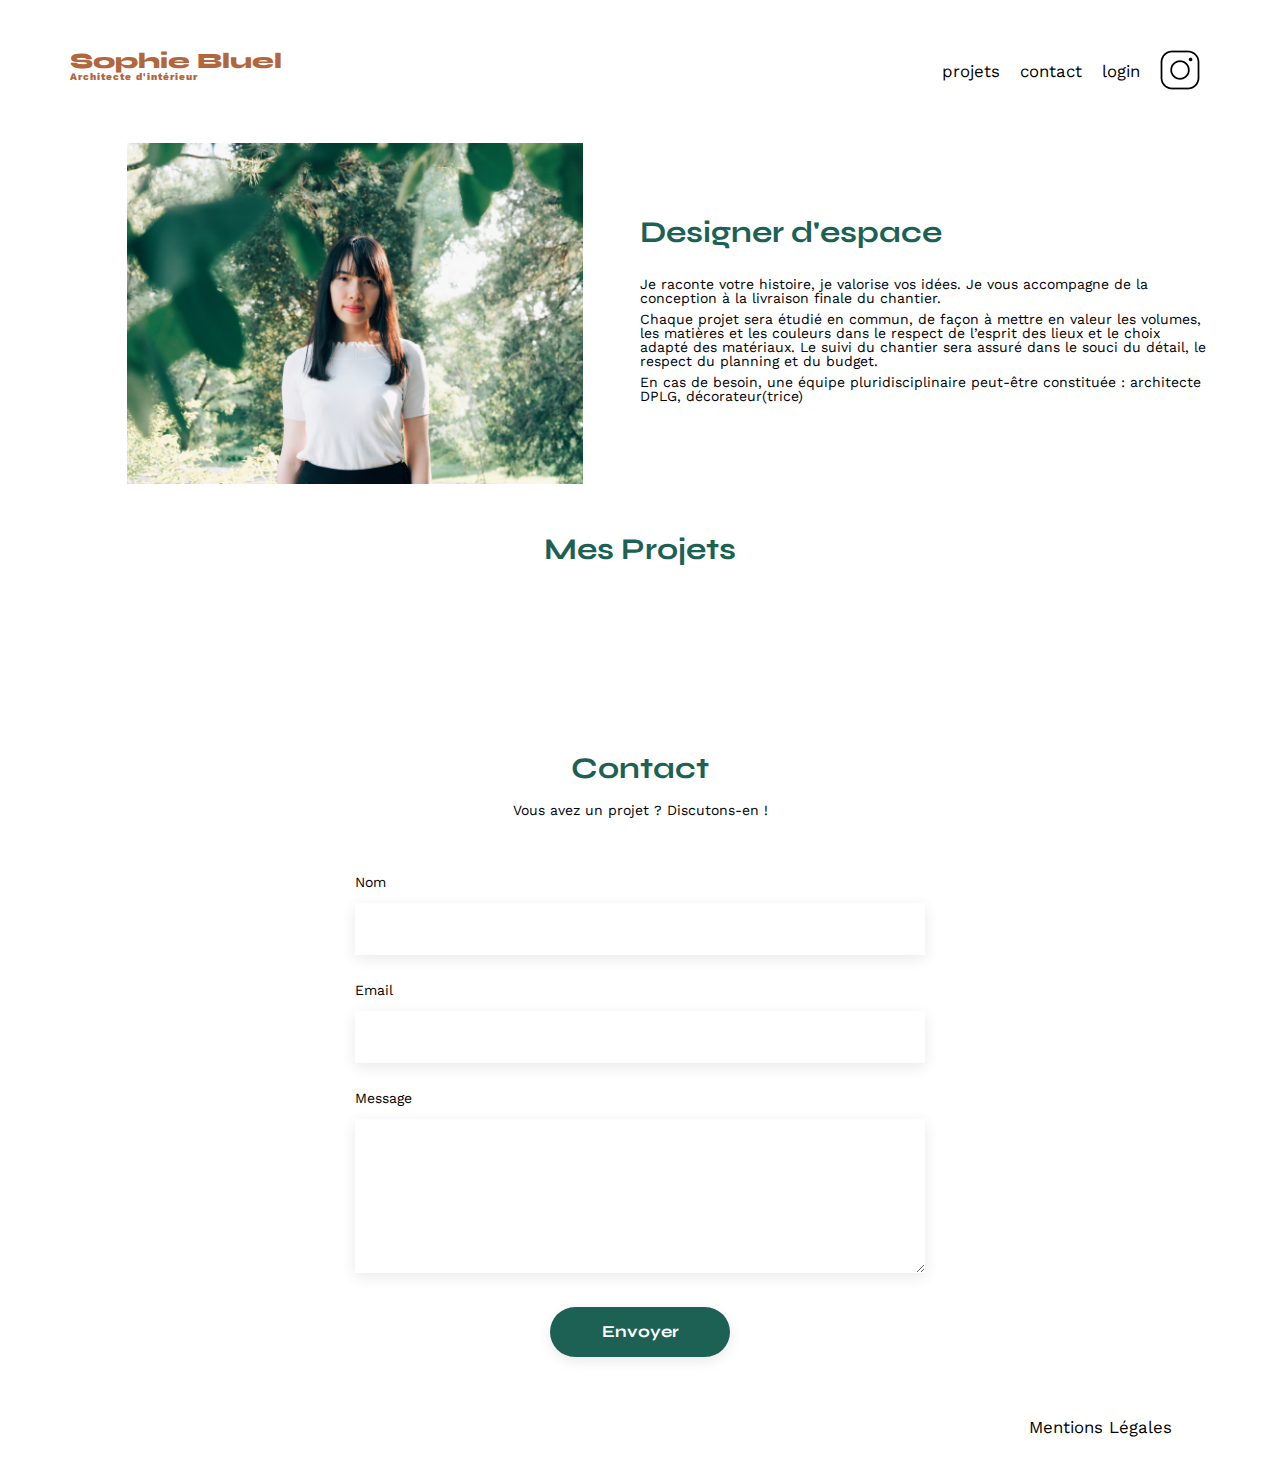
==== FrontEnd/index.html @ 3d18a2ec "Works & filters done" ====
<!DOCTYPE html>
<html lang="fr">
<head>
	<meta charset="UTF-8">
	<title>Sophie Bluel - Architecte d'intérieur</title>
	<meta name="viewport" content="width=device-width, initial-scale=1.0">
	<link rel="preconnect" href="https://fonts.googleapis.com">
	<link rel="preconnect" href="https://fonts.gstatic.com" crossorigin>
	<link href="https://fonts.googleapis.com/css2?family=Syne:wght@700;800&family=Work+Sans&display=swap" rel="stylesheet">
	<meta name="description" content="">
	<link rel="stylesheet" href="./assets/style.css">
</head>
<body>
<header>
	<h1>Sophie Bluel <span>Architecte d'intérieur</span></h1>
	<nav>
		<ul>
			<li>projets</li>
			<li>contact</li>
			<li>login</li>
			<li><img src="./assets/icons/instagram.png" alt="Instagram"></li>
		</ul>
	</nav>
</header>
<main>
	<section id="introduction">
		<figure>
			<img src="./assets/images/sophie-bluel.png" alt="">
		</figure>
		<article>
			<h2>Designer d'espace</h2>
			<p>Je raconte votre histoire, je valorise vos idées. Je vous accompagne de la conception à la livraison finale du chantier.</p>
			<p>Chaque projet sera étudié en commun, de façon à mettre en valeur les volumes, les matières et les couleurs dans le respect de l’esprit des lieux et le choix adapté des matériaux. Le suivi du chantier sera assuré dans le souci du détail, le respect du planning et du budget.</p>
			<p>En cas de besoin, une équipe pluridisciplinaire peut-être constituée : architecte DPLG, décorateur(trice)</p>
		</article>
	</section>
	<section id="portfolio">
		<h2>Mes Projets</h2>
		<div class="filtres" id="filtres"></div>
		<div class="gallery" id="gallery">
			<!-- See function add_works -->
		</div>
	</section>
	<section id="contact">
		<h2>Contact</h2>
		<p>Vous avez un projet ? Discutons-en !</p>
		<form action="#" method="post">
			<label for="name">Nom</label>
			<input type="text" name="name" id="name">
			<label for="email">Email</label>
			<input type="email" name="email" id="email">
			<label for="message">Message</label>
			<textarea name="message" id="message" cols="30" rows="10"></textarea>
			<input type="submit" value="Envoyer">
		</form>
	</section>
</main>

<footer>
	<nav>
		<ul>
			<li>Mentions Légales</li>
		</ul>
	</nav>
</footer>
<script src="./assets/script.js"></script>
</body>
</html>
---- FrontEnd/assets/style.css ----
/* http://meyerweb.com/eric/tools/css/reset/
   v2.0 | 20110126
   License: none (public domain)
*/

html, body, div, span, applet, object, iframe,
h1, h2, h3, h4, h5, h6, p, blockquote, pre,
a, abbr, acronym, address, big, cite, code,
del, dfn, em, img, ins, kbd, q, s, samp,
small, strike, strong, sub, sup, tt, var,
b, u, i, center,
dl, dt, dd, ol, ul, li,
fieldset, form, label, legend,
table, caption, tbody, tfoot, thead, tr, th, td,
article, aside, canvas, details, embed,
figure, figcaption, footer, header, hgroup,
menu, nav, output, ruby, section, summary,
time, mark, audio, video {
	margin: 0;
	padding: 0;
	border: 0;
	font-size: 100%;
	font: inherit;
	vertical-align: baseline;
}
/* HTML5 display-role reset for older browsers */
article, aside, details, figcaption, figure,
footer, header, hgroup, menu, nav, section {
	display: block;
}
body {
	line-height: 1;
}
ol, ul {
	list-style: none;
}
blockquote, q {
	quotes: none;
}
blockquote:before, blockquote:after,
q:before, q:after {
	content: '';
	content: none;
}
table {
	border-collapse: collapse;
	border-spacing: 0;
}
/** end reset css**/
body {
	max-width: 1140px;
	margin:auto;
	font-family: 'Work Sans' ;
	font-size: 14px;
}
header {
	display: flex;
	justify-content: space-between;
	margin: 50px 0
}
section {
	margin: 50px 0
}

h1{
	display: flex;
	flex-direction: column;
	font-family: 'Syne';
	font-size: 22px;
	font-weight: 800;
	color: #B1663C
}

h1 > span {
	font-family: 'Work Sans';
	font-size:10px;
	letter-spacing: 0.1em;
;
}

h2{
	font-family: 'Syne';
	font-weight: 700;
	font-size: 30px;
	color: #1D6154
}
nav ul {
	display: flex;
	align-items: center;
	list-style-type: none;

}
nav li {
	padding: 0 10px;
	font-size: 1.2em;
}

li:hover {
	color: #B1663C;
}
#introduction {
	display: flex;
	align-items: center;
}
#introduction figure {
	flex: 1
}
#introduction img {
	display: block;
	margin: auto;
	width: 80%;
}

#introduction article {
	flex: 1
}
#introduction h2 {
	margin-bottom: 1em;
}

#introduction p {
	margin-bottom: 0.5em;
}
#portfolio h2 {
	text-align: center;
	margin-bottom: 1em;
}
.gallery {
	width: 100%;
	display: grid;
	grid-template-columns: 1fr 1fr 1fr;
	grid-column-gap: 20px;
	grid-row-gap: 20px;
}

.gallery img {
	width: 100%;

}
#contact {
	width: 50%;
margin: auto;
}
#contact > * {
	text-align: center;

}
#contact h2{
	margin-bottom: 20px;
}
#contact form {
	text-align: left;
	margin-top:30px;
	display: flex;
	flex-direction: column;
}

#contact input {
	height: 50px;
	font-size: 1.2em;
	border: none;
	box-shadow: 0px 4px 14px rgba(0, 0, 0, 0.09);
}
#contact label {
	margin: 2em 0 1em 0;
}
#contact textarea {
	border: none;
	box-shadow: 0px 4px 14px rgba(0, 0, 0, 0.09);
}

input[type="submit"]{
	font-family: 'Syne';
	font-weight: 700;
	color: white;
	background-color: #1D6154;
	margin : 2em auto ;
	width: 180px;
	text-align: center;
	border-radius: 60px ;
}

footer nav ul {
	display: flex;
	justify-content: flex-end;
	margin: 2em
}

.filtres {
	display: flex;
	width: 585px;
    height: 38px;
	margin: 51px 29.7% 50px 29.7%;
	gap: 10px;
}

.filtres > button {
	font-family: 'Syne';
	font-style: normal;
	font-weight: 700;
	font-size: 16px;
	line-height: 19px;
	text-align: center;
	box-sizing: border-box;
	border: 1px solid #1D6154;
    border-radius: 60px;
	background-color: #FFFFFF;
	color: #1D6154;
	height: 37px;
	min-width: 100px;
	max-width: 198px;
}

.filtres > button > p {
	padding: 0px 5px 0px 5px;
}

.filtres > button.filtres-active {
	background-color: #1D6154;
	color: white;
}

.gallery >.figure-hide {
	display: none;
}
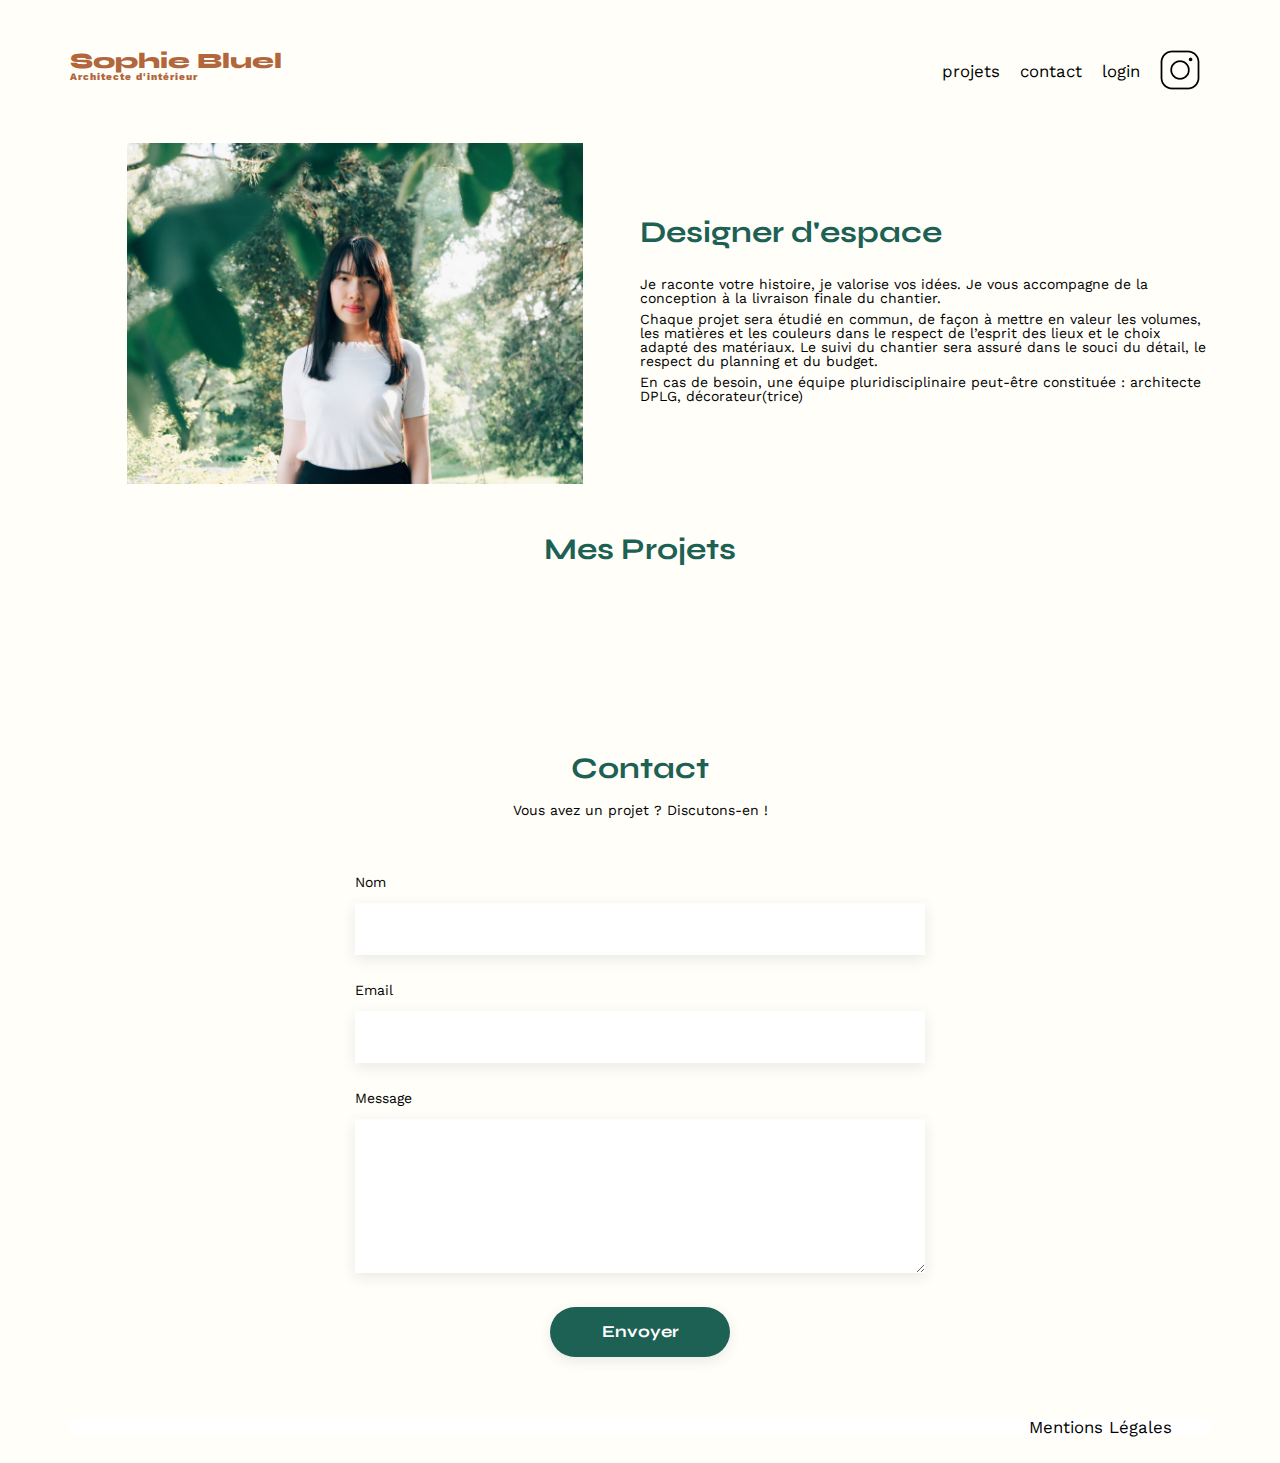
==== commit fa5520c4: "Login done" ====
--- a/FrontEnd/index.html
+++ b/FrontEnd/index.html
@@ -17,7 +17,7 @@
 		<ul>
 			<li>projets</li>
 			<li>contact</li>
-			<li>login</li>
+			<li><a href="./login.html">login</a></li>
 			<li><img src="./assets/icons/instagram.png" alt="Instagram"></li>
 		</ul>
 	</nav>
--- a/FrontEnd/assets/style.css
+++ b/FrontEnd/assets/style.css
@@ -52,6 +52,7 @@
 	margin:auto;
 	font-family: 'Work Sans' ;
 	font-size: 14px;
+	background-color: #FFFEF8;
 }
 header {
 	display: flex;
@@ -180,11 +181,17 @@
 	border-radius: 60px ;
 }
 
+footer {
+	background-color: #FFFFFF;
+}
+
 footer nav ul {
 	display: flex;
 	justify-content: flex-end;
 	margin: 2em
 }
+
+/* my added style */
 
 .filtres {
 	display: flex;
@@ -204,7 +211,7 @@
 	box-sizing: border-box;
 	border: 1px solid #1D6154;
     border-radius: 60px;
-	background-color: #FFFFFF;
+	background-color: #FFFEF8;
 	color: #1D6154;
 	height: 37px;
 	min-width: 100px;
@@ -222,4 +229,60 @@
 
 .gallery >.figure-hide {
 	display: none;
+}
+
+#login {
+	display: flex;
+	flex-direction: column;
+	max-width: 379px;
+    margin: auto;
+}
+#login > * {
+	text-align: center;
+
+}
+#login h2{
+	margin-bottom: 20px;
+}
+#login form {
+	text-align: left;
+	margin-top:30px;
+	display: flex;
+	flex-direction: column;
+}
+
+#login input {
+	height: 50px;
+	font-size: 1.2em;
+	border: none;
+	box-shadow: 0px 4px 14px rgba(0, 0, 0, 0.09);
+}
+#login label {
+	margin: 2em 0 1em 0;
+}
+#login textarea {
+	border: none;
+	box-shadow: 0px 4px 14px rgba(0, 0, 0, 0.09);
+}
+
+#login a {
+	margin: 2em auto;
+	margin-top: -10px;
+	margin-bottom: 335px;
+}
+
+#login #submit-button {
+	width: 179px;
+	height: 51px;
+	font-size: 14px;
+}
+ 
+nav li > a {
+	color: black;
+	text-decoration: none;
+}
+
+nav li > a:visited {
+	color: black;
+	text-decoration: none;
 }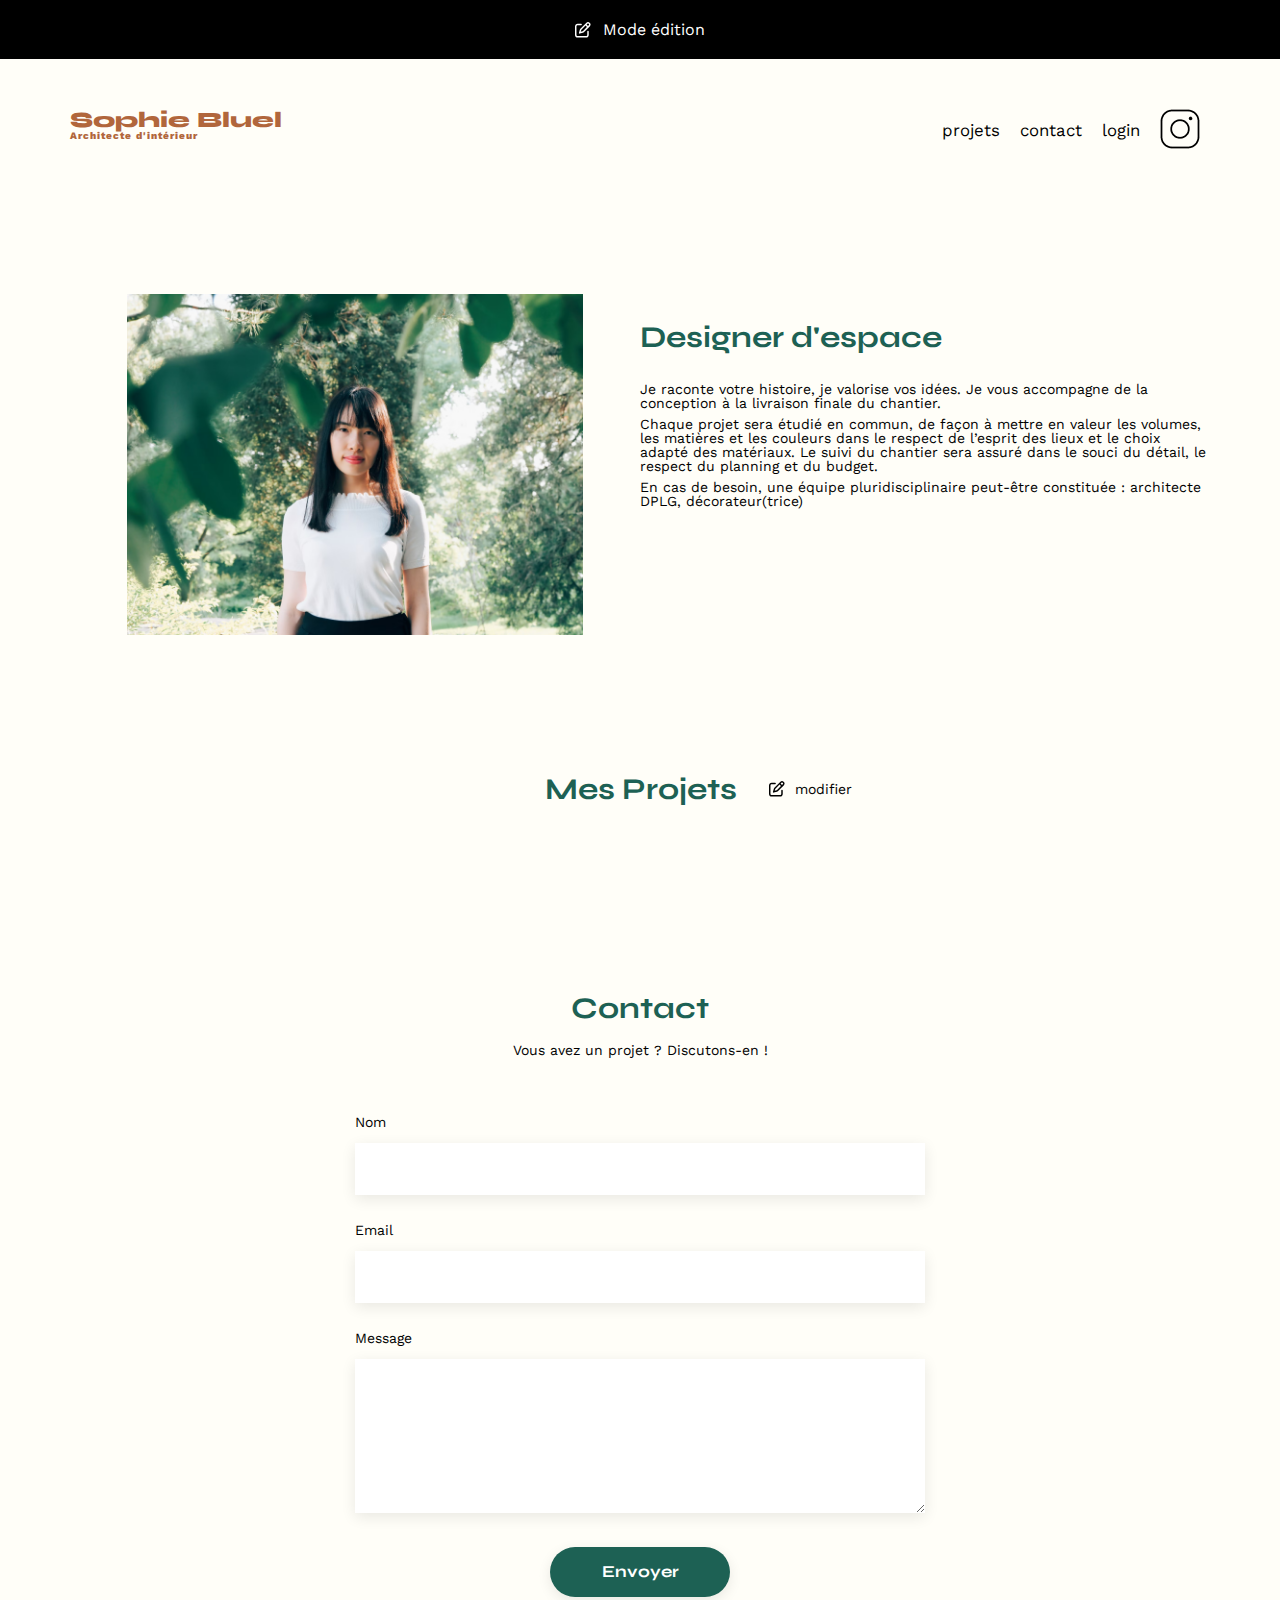
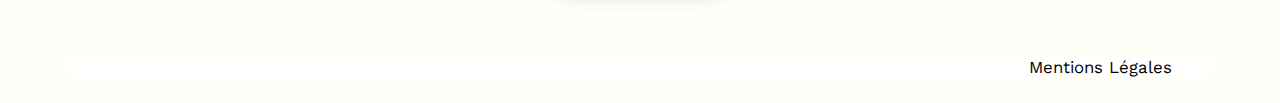
==== commit a0ae7f9c: "modale upload img failing" ====
--- a/FrontEnd/index.html
+++ b/FrontEnd/index.html
@@ -9,8 +9,13 @@
 	<link href="https://fonts.googleapis.com/css2?family=Syne:wght@700;800&family=Work+Sans&display=swap" rel="stylesheet">
 	<meta name="description" content="">
 	<link rel="stylesheet" href="./assets/style.css">
+	<script src="./assets/script.js"></script>
 </head>
 <body>
+	<div id="blackbar">
+		<img src="./assets/icons/edit.svg" alt="edit">
+		<h3>Mode édition</h3>
+	</div>
 <header>
 	<h1>Sophie Bluel <span>Architecte d'intérieur</span></h1>
 	<nav>
@@ -35,7 +40,11 @@
 		</article>
 	</section>
 	<section id="portfolio">
-		<h2>Mes Projets</h2>
+		<div class="mes_projets">
+			<h2>Mes Projets</h2>
+			<img src="./assets/icons/edit.svg" alt="edit">
+			<a href="#" id="edit_button">modifier</a>
+	    </div>
 		<div class="filtres" id="filtres"></div>
 		<div class="gallery" id="gallery">
 			<!-- See function add_works -->
@@ -63,6 +72,5 @@
 		</ul>
 	</nav>
 </footer>
-<script src="./assets/script.js"></script>
 </body>
 </html>
--- a/FrontEnd/assets/style.css
+++ b/FrontEnd/assets/style.css
@@ -104,7 +104,8 @@
 	align-items: center;
 }
 #introduction figure {
-	flex: 1
+	flex: 1;
+	margin-top: 92px;
 }
 #introduction img {
 	display: block;
@@ -124,7 +125,6 @@
 }
 #portfolio h2 {
 	text-align: center;
-	margin-bottom: 1em;
 }
 .gallery {
 	width: 100%;
@@ -227,7 +227,7 @@
 	color: white;
 }
 
-.gallery >.figure-hide {
+.gallery > .figure-hide {
 	display: none;
 }
 
@@ -285,4 +285,180 @@
 nav li > a:visited {
 	color: black;
 	text-decoration: none;
+}
+
+.show {
+	display: flex;
+	text-decoration: none;
+}
+
+#modale_wrapper {
+	display: flex;
+	position: absolute;
+	z-index: 3;
+	width: 630px;
+    height: 688px;
+	background: #FFFFFF;
+	border-radius: 10px;
+	align-content: center;
+	top: 18%;
+    right: 25%;
+	flex-direction: column;
+}
+
+#modale_title {
+	font-family: 'Work Sans';
+	font-style: normal;
+	font-weight: 400;
+	font-size: 26px;
+	line-height: 30px;
+	text-align: center;
+	color: #000000;
+	padding-top: 60px;
+	padding-bottom: 46px;
+}
+
+#modale_gallery {
+	display: flex;
+	row-gap: 29px;
+	column-gap: 9px;
+	flex-direction: row;
+	flex-wrap: wrap;
+	padding-right: 101px;
+	padding-left: 101px;
+}
+
+#modale_gallery > figure {
+	display: block;
+	width: 78.12px;
+    height: 104.08px;
+}
+
+#modale_gallery > figure > img {
+	height: inherit;
+	width: inherit;
+}
+
+#gallery > .hide {
+	display: none;
+}
+
+#modale_gallery .hide {
+	display: none;
+}
+
+#modale_addPhoto {
+	display: flex;
+	height: 119px;
+	border-top: #000000;
+	border: 1px;
+	padding: 67.3px 105px 0px 105px;	
+	justify-content: center;
+}
+
+#modale_addPhoto > #modale_addPhoto_button {
+	font-family: 'Syne';
+	font-style: normal;
+	font-weight: 700;
+	font-size: 14px;
+	line-height: 17px;
+	text-align: center;
+	width: 237px;
+	height: 36px;
+	color: white;
+	background: #1D6154;
+	border-radius: 60px;
+	border: 0px;
+}
+
+#modale_close {
+	position: absolute;
+	right: 30px;
+	top: 26px;
+	width: 24px;
+	height: 24px;
+}
+
+#remove_work {
+	display: flex;
+	justify-content: center;
+	align-items: center;
+	height: 17px;
+	width: 17px;
+	background-color: black;
+	z-index: 3;
+	position: relative;
+	bottom: 98%;
+	left: 72%;
+}
+
+#remove_work_icon {
+	position: relative;
+	z-index: 4;
+	height: 10.29px;
+	width: 9px;
+}
+
+.overlay {
+	position: fixed;
+	top: 0;
+	left: 0;
+	width: 100%;
+	height: 100%;
+	background-color: rgba(0, 0, 0, 0.3);
+	z-index: 2;
+}
+
+#blackbar {
+	display: flex;
+	justify-content: center;
+	align-items: center;
+	background-color: black;
+	height: 59px;
+	margin: 0px -37.8% 0px -37.8%;
+	font-family: 'Work Sans';
+	font-style: normal;
+	font-weight: 400;
+	font-size: 16px;
+	line-height: 19px;
+	text-align: center;
+	color: #FFFFFF;
+}
+
+#blackbar > img {
+	filter: invert(1);
+	padding-right: 11.42px;
+}
+
+.mes_projets {
+	display: flex;
+	justify-content: center;
+	align-items: center;
+	margin-bottom: 1em;
+	margin-top: 139px;
+}
+
+.mes_projets > h2 {
+	padding-right: 32px;
+	padding-left: 116px;
+}
+
+.mes_projets > img {
+	padding-right: 10px;
+}
+
+.mes_projets > a {
+	text-decoration: none;
+	color: black;
+	font-family: 'Work Sans';
+	font-style: normal;
+	font-weight: 400;
+	font-size: 14px;
+	line-height: 16px;
+	text-align: center;
+}
+
+#photo_preview_img {
+	width: 50%;
+	height: 50%;
 }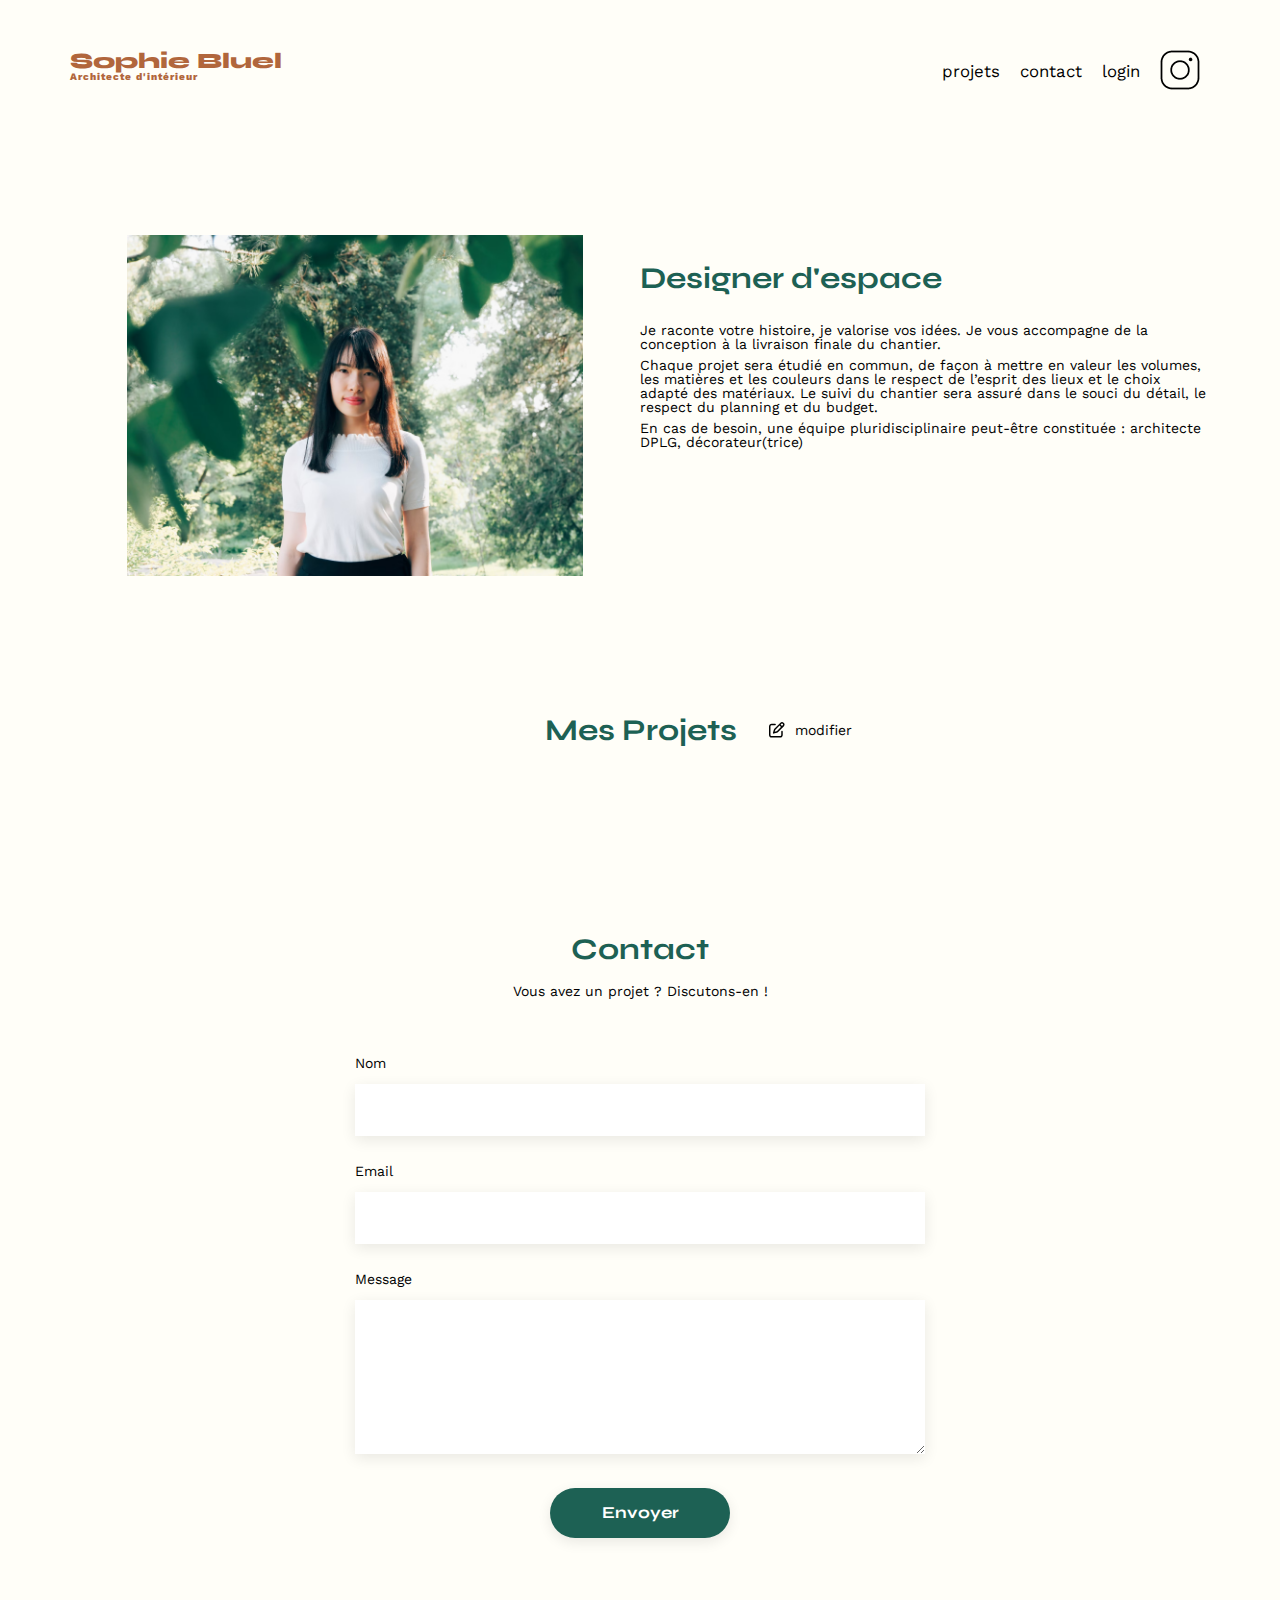
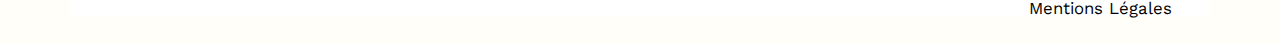
==== commit 0faaacf6: "Added return button fixed edit overlay" ====
--- a/FrontEnd/index.html
+++ b/FrontEnd/index.html
@@ -12,17 +12,17 @@
 	<script src="./assets/script.js"></script>
 </head>
 <body>
-	<div id="blackbar">
+	<div id="blackBar">
 		<img src="./assets/icons/edit.svg" alt="edit">
 		<h3>Mode édition</h3>
 	</div>
-<header>
+<header id="header">
 	<h1>Sophie Bluel <span>Architecte d'intérieur</span></h1>
 	<nav>
 		<ul>
 			<li>projets</li>
 			<li>contact</li>
-			<li><a href="./login.html">login</a></li>
+			<li><a id="loginButton" href="./login.html">login</a></li>
 			<li><img src="./assets/icons/instagram.png" alt="Instagram"></li>
 		</ul>
 	</nav>
@@ -43,7 +43,7 @@
 		<div class="mes_projets">
 			<h2>Mes Projets</h2>
 			<img src="./assets/icons/edit.svg" alt="edit">
-			<a href="#" id="edit_button">modifier</a>
+			<a href="#" id="modal_button">modifier</a>
 	    </div>
 		<div class="filtres" id="filtres"></div>
 		<div class="gallery" id="gallery">
--- a/FrontEnd/assets/style.css
+++ b/FrontEnd/assets/style.css
@@ -96,6 +96,10 @@
 	font-size: 1.2em;
 }
 
+nav ul li a:hover {
+	color: #B1663C;
+}
+
 li:hover {
 	color: #B1663C;
 }
@@ -216,6 +220,7 @@
 	height: 37px;
 	min-width: 100px;
 	max-width: 198px;
+	padding: 4px;
 }
 
 .filtres > button > p {
@@ -326,6 +331,10 @@
 	flex-wrap: wrap;
 	padding-right: 101px;
 	padding-left: 101px;
+	/* temp fix */
+    overflow: auto;
+    height: 41%;
+    width: 71%;
 }
 
 #modale_gallery > figure {
@@ -357,6 +366,8 @@
 }
 
 #modale_addPhoto > #modale_addPhoto_button {
+	justify-content: center;
+	align-items: center;
 	font-family: 'Syne';
 	font-style: normal;
 	font-weight: 700;
@@ -379,14 +390,14 @@
 	height: 24px;
 }
 
-#remove_work {
+.remove_work {
 	display: flex;
 	justify-content: center;
 	align-items: center;
 	height: 17px;
 	width: 17px;
 	background-color: black;
-	z-index: 3;
+	z-index: 4;
 	position: relative;
 	bottom: 98%;
 	left: 72%;
@@ -409,13 +420,12 @@
 	z-index: 2;
 }
 
-#blackbar {
-	display: flex;
+#blackBar {
+	display: none;
 	justify-content: center;
 	align-items: center;
 	background-color: black;
 	height: 59px;
-	margin: 0px -37.8% 0px -37.8%;
 	font-family: 'Work Sans';
 	font-style: normal;
 	font-weight: 400;
@@ -423,9 +433,13 @@
 	line-height: 19px;
 	text-align: center;
 	color: #FFFFFF;
-}
-
-#blackbar > img {
+    position: absolute;
+    top: 0;
+    left: 0;
+    width: 100%;
+}
+
+#blackBar > img {
 	filter: invert(1);
 	padding-right: 11.42px;
 }
@@ -461,4 +475,21 @@
 #photo_preview_img {
 	width: 50%;
 	height: 50%;
-}+}
+#photo_form {
+    display: flex;
+    flex-direction: column;
+    align-items: center;
+}
+#photo_preview {
+    display: flex;
+    flex-direction: column;
+    align-items: center;
+    justify-content: center;
+}
+#photo_upload_input {
+	height: 36px;
+	background: #CBD6DC;
+	border-radius: 50px;
+}
+
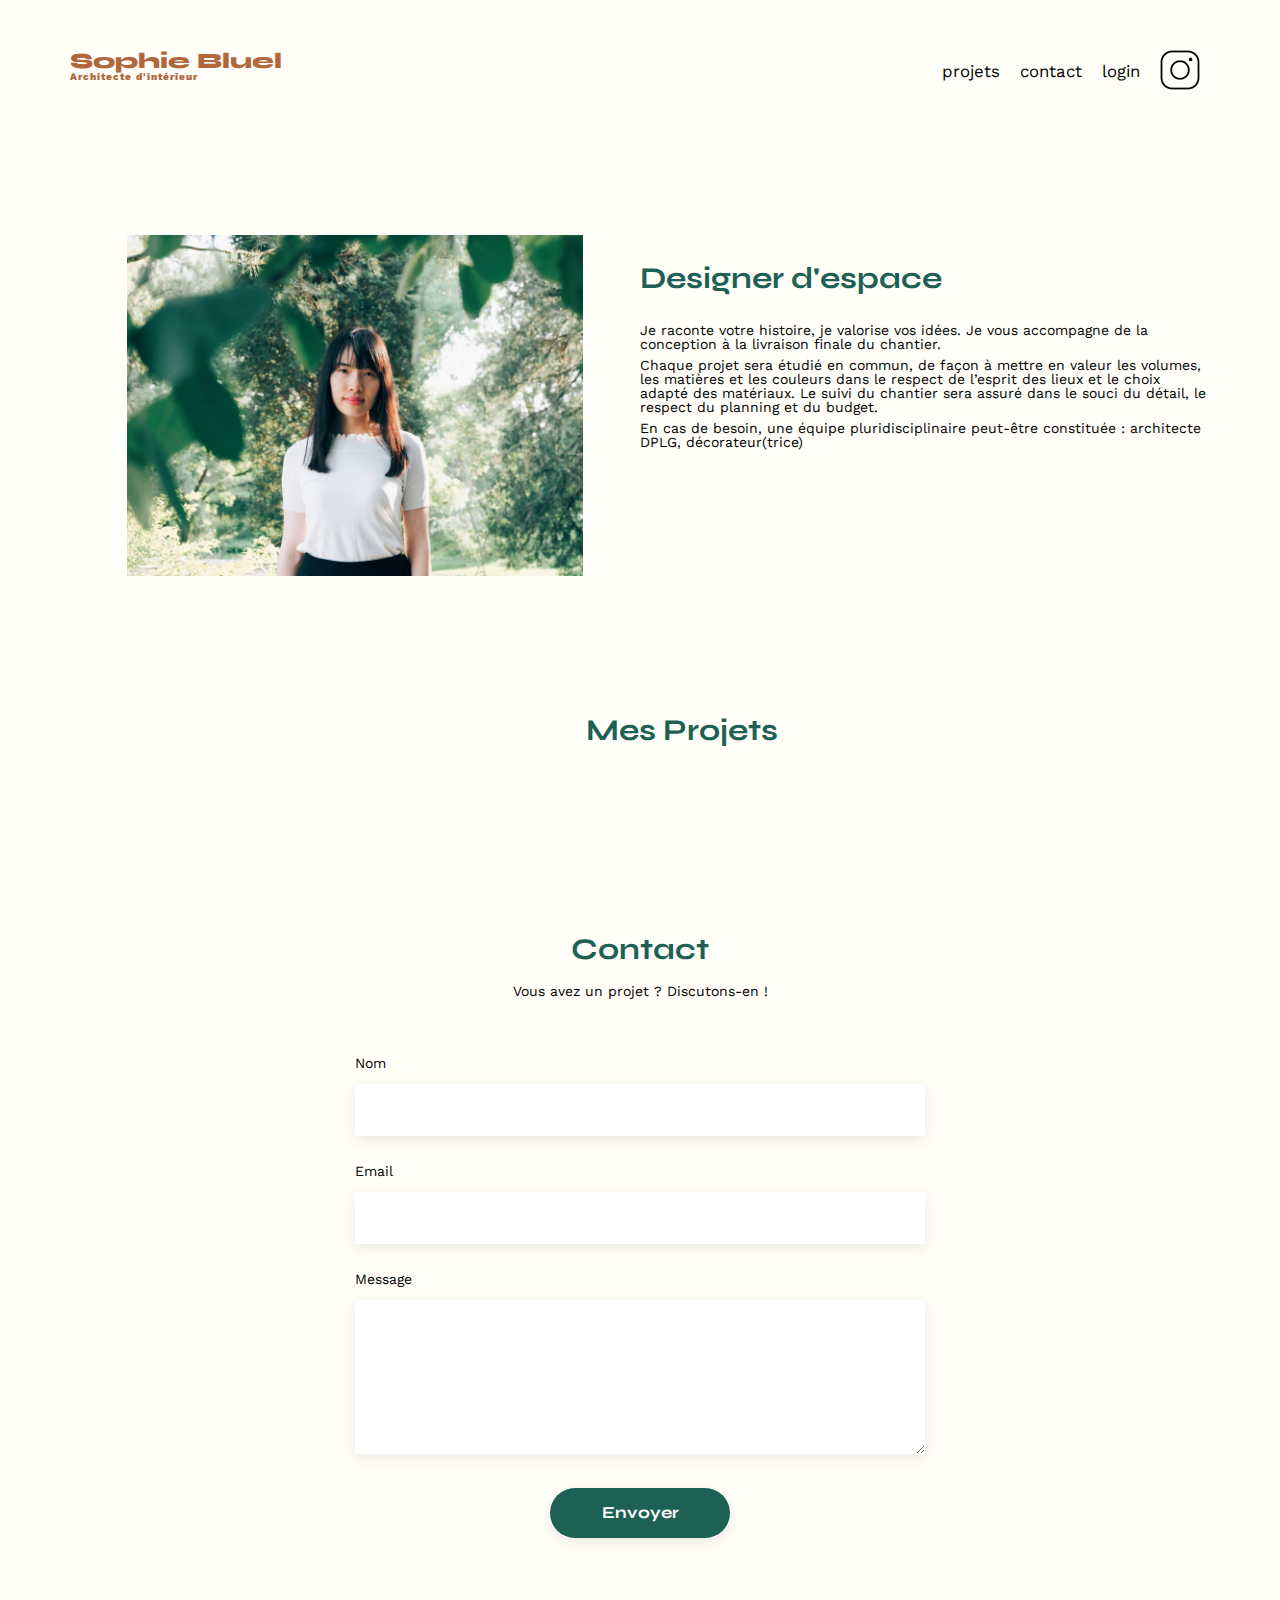
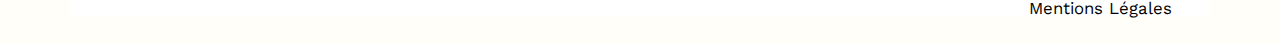
==== commit b568c3f6: "Finished beside rewrite to html?" ====
--- a/FrontEnd/index.html
+++ b/FrontEnd/index.html
@@ -42,7 +42,7 @@
 	<section id="portfolio">
 		<div class="mes_projets">
 			<h2>Mes Projets</h2>
-			<img src="./assets/icons/edit.svg" alt="edit">
+			<img id="modale_button_img" src="./assets/icons/edit.svg" alt="edit">
 			<a href="#" id="modal_button">modifier</a>
 	    </div>
 		<div class="filtres" id="filtres"></div>
--- a/FrontEnd/assets/style.css
+++ b/FrontEnd/assets/style.css
@@ -302,7 +302,7 @@
 	position: absolute;
 	z-index: 3;
 	width: 630px;
-    height: 688px;
+    min-height: 688px;
 	background: #FFFFFF;
 	border-radius: 10px;
 	align-content: center;
@@ -320,21 +320,21 @@
 	text-align: center;
 	color: #000000;
 	padding-top: 60px;
-	padding-bottom: 46px;
+	padding-bottom: 36px;
 }
 
 #modale_gallery {
 	display: flex;
 	row-gap: 29px;
-	column-gap: 9px;
+	column-gap: 7.37px;
 	flex-direction: row;
 	flex-wrap: wrap;
-	padding-right: 101px;
-	padding-left: 101px;
+	margin-right: 101px;
+	margin-left: 101px;
 	/* temp fix */
-    overflow: auto;
-    height: 41%;
-    width: 71%;
+    width: 420px;
+	border-bottom: #B3B3B3 1px solid;
+	padding-bottom: 67.3px;
 }
 
 #modale_gallery > figure {
@@ -358,10 +358,10 @@
 
 #modale_addPhoto {
 	display: flex;
-	height: 119px;
+	height: 36px;
 	border-top: #000000;
 	border: 1px;
-	padding: 67.3px 105px 0px 105px;	
+	padding: 38px 198px 45px 195px;	
 	justify-content: center;
 }
 
@@ -473,23 +473,127 @@
 }
 
 #photo_preview_img {
-	width: 50%;
-	height: 50%;
+	height: 76px;
+    width: 76px;
+	padding-top: 22.5px;
+    padding-bottom: 12.88px;
 }
 #photo_form {
     display: flex;
     flex-direction: column;
-    align-items: center;
+    margin-left: 105px;
 }
 #photo_preview {
     display: flex;
     flex-direction: column;
     align-items: center;
     justify-content: center;
-}
-#photo_upload_input {
+	margin-bottom: 30px;
+}
+#custom_file_upload {
+	display: flex;
+	align-items: center;
+	justify-content: center;
+	width: 173px;
 	height: 36px;
 	background: #CBD6DC;
 	border-radius: 50px;
-}
-
+	color: #306685;
+}
+#photo_upload_requirements {
+	width: 94px;
+	height: 12px;
+	font-family: 'Work Sans';
+	font-style: normal;
+	font-weight: 400;
+	font-size: 10px;
+	line-height: 12px;
+	text-align: center;
+	color: #444444;
+	margin-top: 7px;
+    margin-bottom: 19px;
+}
+#returnToGalleryButton {
+	display: none;
+	position: absolute;
+	top: 26px;
+	left: 30px;
+}
+#photo_preview {
+	width: 420px;
+	height: 169px;
+	background: #E8F1F7;
+	border-radius: 3px;
+}
+#photo_form_work_title_input {
+	width: 420px;
+	height: 51px;
+	background: #FFFFFF;
+	box-shadow: 0px 4px 14px rgba(0, 0, 0, 0.09);
+	border: none;
+	margin-top: 10px;
+	padding: 0 16px 0 16px;
+	box-sizing: border-box;
+}
+#photo_form_category {
+	width: 420px;
+	height: 51px;
+	background: #FFFFFF;
+	box-shadow: 0px 4px 14px rgba(0, 0, 0, 0.09);
+	border: none;
+	font-family: 'Work Sans';
+	font-style: normal;
+	font-weight: 400;
+	font-size: 14px;
+	line-height: 16px;
+	color: #444444;
+	margin-top: 10px;
+	margin-bottom: 47px;
+	padding: 0 16px 0 16px;
+}
+
+#modale_confirm_addPhoto_button {
+	display: flex;
+	height: 36px;
+	border-top: #000000 solid 1px;
+	margin: 32px 93px 45px 90px;	
+	justify-content: center;
+	align-items: center;
+	font-family: 'Syne';
+	font-style: normal;
+	font-weight: 700;
+	font-size: 14px;
+	line-height: 17px;
+	text-align: center;
+	width: 237px;
+	color: white;
+	background: #1D6154;
+	border-radius: 60px;
+}
+
+#photo_form_work_title {
+	font-family: 'Work Sans';
+	font-style: normal;
+	font-weight: 500;
+	font-size: 14px;
+	line-height: 16px;
+	color: #3D3D3D;
+}
+#photo_form_category_list_title {
+	margin-top: 21px;
+	font-family: 'Work Sans';
+	font-style: normal;
+	font-weight: 500;
+	font-size: 14px;
+	line-height: 16px;
+	color: #3D3D3D;
+}
+
+input[type="file"] {
+    display: none;
+}
+#addPhotoWrapper {
+	display: flex;
+	border-top: #B3B3B3 solid 1px;
+	width: 420px;
+}